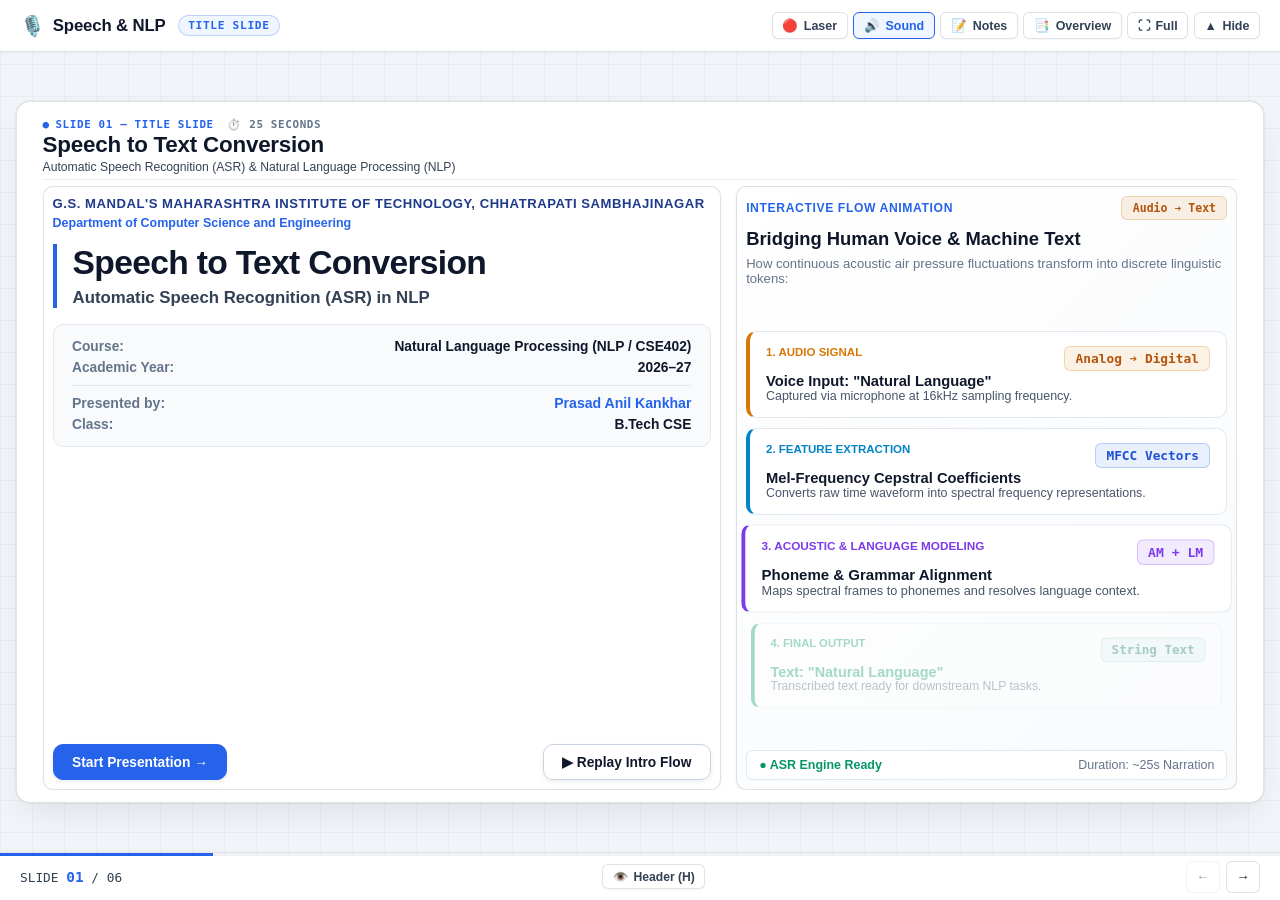
==== stt.html @ ff8402ca "Add Speech to Text Conversion interactive presentation (stt.html & stt.pptx)" ====
<!DOCTYPE html>
<html lang="en">
<head>
  <meta charset="UTF-8">
  <meta name="viewport" content="width=device-width, initial-scale=1.0">
  <title>Speech to Text Conversion: Automatic Speech Recognition (ASR) & NLP</title>
  <meta name="description" content="Interactive classroom lecture and simulation tool for Speech to Text Conversion in Natural Language Processing (B.Tech CSE — CSE402).">
  <link rel="stylesheet" href="css/vr.css">
  <link rel="stylesheet" href="css/stt.css">
  <link rel="icon" href="data:image/svg+xml,<svg xmlns='http://www.w3.org/2000/svg' viewBox='0 0 100 100'><text y='.9em' font-size='90'>🎙️</text></svg>">
</head>
<body>

  <!-- Floating trigger pill when header is hidden -->
  <button class="header-reveal-pill" id="header-reveal-btn" onclick="sttApp.toggleHeader()" title="Show Controls (H)" aria-label="Show Controls">
    <span>⌄ Show Controls (H)</span>
  </button>

  <!-- App Header -->
  <header class="app-header">
    <div class="header-left">
      <div class="logo-badge">
        <span style="font-size: 1.25rem;" aria-hidden="true">🎙️</span>
        <span>Speech & NLP</span>
      </div>
      <div class="section-pill" id="current-section-pill">Title</div>
    </div>

    <div class="header-controls">
      <!-- Classroom Laser Pointer -->
      <button class="icon-btn" id="laser-toggle-btn" onclick="sttApp.toggleLaserPointer()" title="Toggle Laser Pointer (L)" aria-label="Toggle Laser Pointer">
        <span>🔴</span>
        <span class="btn-label-text">Laser</span>
      </button>

      <!-- Audio Mute/Unmute -->
      <button class="icon-btn active" id="sound-toggle-btn" onclick="sttApp.toggleAudio()" title="Toggle Sound FX (M)" aria-label="Toggle Sound Effects">
        <span>🔊</span>
        <span class="btn-label-text">Sound</span>
      </button>

      <!-- Speaker Notes -->
      <button class="icon-btn" onclick="sttApp.toggleNotes()" title="Speaker Notes (N or P)" aria-label="Open Speaker Notes">
        <span>📝</span>
        <span class="btn-label-text">Notes</span>
      </button>

      <!-- Slide Grid Overview -->
      <button class="icon-btn" onclick="sttApp.toggleOverview()" title="Slide Grid (O or Esc)" aria-label="Open Slide Overview">
        <span>📑</span>
        <span class="btn-label-text">Overview</span>
      </button>

      <!-- Fullscreen -->
      <button class="icon-btn" onclick="sttApp.toggleFullscreen()" title="Fullscreen (F)" aria-label="Toggle Fullscreen">
        <span>⛶</span>
        <span class="btn-label-text">Full</span>
      </button>

      <!-- Hide Header Toggle -->
      <button class="icon-btn" onclick="sttApp.toggleHeader()" title="Hide Header (H)" aria-label="Hide Header">
        <span>▲</span>
        <span class="btn-label-text">Hide</span>
      </button>
    </div>
  </header>

  <!-- Main Presentation Canvas (Strict 16:9 Aspect Ratio) -->
  <main class="presentation-container">
    <div class="slide-stage" id="slide-stage" tabindex="-1">
      <!-- Populated dynamically via js/stt-app.js and js/stt-slides.js -->
    </div>
  </main>

  <!-- Navigation Footer -->
  <footer class="app-footer">
    <div class="progress-container">
      <div class="progress-bar" id="progress-bar"></div>
    </div>

    <div class="slide-counter" id="slide-counter">
      SLIDE <b>01</b> / 06
    </div>

    <!-- Toggle Header Visibility from Footer -->
    <button class="icon-btn" id="footer-header-toggle-btn" onclick="sttApp.toggleHeader()" title="Toggle Header Controls (H)" aria-label="Toggle Header Controls" style="font-size: 0.76rem; padding: 0.3rem 0.6rem;">
      <span>👁️</span>
      <span class="btn-label-text">Header (H)</span>
    </button>

    <div class="nav-buttons">
      <button class="nav-btn" id="prev-btn" onclick="sttApp.prevSlide()" title="Previous Slide (Left Arrow / Backspace)" aria-label="Previous Slide">
        ←
      </button>
      <button class="nav-btn" id="next-btn" onclick="sttApp.nextSlide()" title="Next Slide (Right Arrow / Spacebar)" aria-label="Next Slide">
        →
      </button>
    </div>
  </footer>

  <!-- Slide Overview Grid Modal -->
  <div class="modal-overlay" id="overview-modal" onclick="if(event.target === this) sttApp.closeModals()" role="dialog" aria-modal="true" aria-label="All 6 Slides Overview">
    <div class="modal-content">
      <div class="modal-header">
        <div style="font-size: 1.25rem; font-weight: 800; color: var(--text-primary); display: flex; align-items: center; gap: 0.5rem;">
          <span aria-hidden="true">📑</span>
          <span>Speech to Text Conversion — All 6 Slides</span>
        </div>
        <button class="icon-btn" onclick="sttApp.closeModals()" aria-label="Close overview">✕ Close</button>
      </div>
      <div class="modal-body">
        <div class="overview-grid" id="overview-grid">
          <!-- Populated by stt-app.js -->
        </div>
      </div>
    </div>
  </div>

  <!-- Speaker Notes Modal -->
  <div class="modal-overlay" id="notes-modal" onclick="if(event.target === this) sttApp.closeModals()" role="dialog" aria-modal="true" aria-label="Presenter Notes">
    <div class="modal-content" style="max-width: 620px;">
      <div class="modal-header">
        <div style="font-size: 1.2rem; font-weight: 800; color: var(--text-primary); display: flex; align-items: center; gap: 0.5rem;">
          <span aria-hidden="true">📝</span>
          <span>Lecturer & Speaker Notes</span>
        </div>
        <button class="icon-btn" onclick="sttApp.closeModals()" aria-label="Close notes">✕ Close</button>
      </div>
      <div class="modal-body" id="notes-body">
        <!-- Injected dynamically -->
      </div>
    </div>
  </div>

  <!-- Scripts -->
  <script src="js/stt-slides.js"></script>
  <script src="js/stt-app.js"></script>
</body>
</html>
---- css/vr.css ----
/* ==========================================================================
   VR ARCHITECTURE & RENDERING SYSTEMS - DESIGN SYSTEM
   Theme: Academic Light (Lecture Hall & Classroom High-Contrast)
   Palette: Background #F8FAFC | Surface #FFFFFF | Primary Navy #0F172A | Accent Royal Blue #2563EB
   ========================================================================== */

:root {
  --bg-main: #F1F5F9;
  --bg-surface: #FFFFFF;
  --bg-card: #FFFFFF;
  --bg-card-hover: #F8FAFC;
  --bg-glass: rgba(255, 255, 255, 0.95);
  
  --border-subtle: rgba(15, 23, 42, 0.12);
  --border-active: #2563EB;
  --border-purple: #7C3AED;
  
  --accent-cyan: #0284C7;
  --accent-blue: #2563EB;
  --accent-purple: #7C3AED;
  --accent-pink: #DB2777;
  --accent-green: #059669;
  --accent-amber: #D97706;
  --accent-red: #DC2626;
  
  --neon-cyan: #0284C7;
  --neon-purple: #7C3AED;
  --neon-green: #059669;
  --neon-yellow: #D97706;
  --neon-red: #DC2626;
  
  --glow-cyan: rgba(37, 99, 235, 0.2);
  --glow-purple: rgba(124, 58, 237, 0.2);
  
  --text-primary: #0F172A;
  --text-secondary: #334155;
  --text-muted: #64748B;
  
  --font-main: -apple-system, BlinkMacSystemFont, "Segoe UI", Roboto, "Helvetica Neue", Arial, sans-serif;
  --font-mono: "Fira Code", "SF Mono", Monaco, "Cascadia Code", Consolas, monospace;
  --radius-sm: 6px;
  --radius-md: 10px;
  --radius-lg: 14px;
}

* {
  box-sizing: border-box;
  margin: 0;
  padding: 0;
}

body {
  background-color: var(--bg-main);
  color: var(--text-primary);
  font-family: var(--font-main);
  overflow: hidden;
  height: 100vh;
  width: 100vw;
  display: flex;
  flex-direction: column;
  -webkit-font-smoothing: antialiased;
  background-image: 
    linear-gradient(to right, rgba(15, 23, 42, 0.04) 1px, transparent 1px),
    linear-gradient(to bottom, rgba(15, 23, 42, 0.04) 1px, transparent 1px);
  background-size: 32px 32px;
}

:focus-visible {
  outline: 2px solid var(--accent-blue) !important;
  outline-offset: 2px !important;
  border-radius: 4px;
}

/* ==========================================================================
   APP HEADER
   ========================================================================== */
.app-header {
  position: relative;
  z-index: 30;
  height: 52px;
  display: flex;
  align-items: center;
  justify-content: space-between;
  padding: 0 1.25rem;
  border-bottom: 1px solid var(--border-subtle);
  backdrop-filter: blur(12px);
  background: var(--bg-glass);
  flex-shrink: 0;
  box-shadow: 0 1px 3px rgba(15, 23, 42, 0.04);
  transition: margin-top 0.28s cubic-bezier(0.16, 1, 0.3, 1), opacity 0.22s ease;
}

body.header-hidden .app-header {
  margin-top: -52px;
  opacity: 0;
  pointer-events: none;
}

.header-left {
  display: flex;
  align-items: center;
  gap: 0.75rem;
}

.logo-badge {
  display: flex;
  align-items: center;
  gap: 0.5rem;
  font-weight: 800;
  font-size: 1.05rem;
  color: var(--text-primary);
  letter-spacing: -0.01em;
}

.section-pill {
  font-size: 0.7rem;
  text-transform: uppercase;
  letter-spacing: 0.06em;
  padding: 0.2rem 0.6rem;
  border-radius: 999px;
  background: #EFF6FF;
  border: 1px solid rgba(37, 99, 235, 0.25);
  color: var(--accent-blue);
  font-weight: 700;
  font-family: var(--font-mono);
}

.header-controls {
  display: flex;
  align-items: center;
  gap: 0.35rem;
}

.icon-btn {
  background: #FFFFFF;
  border: 1px solid var(--border-subtle);
  color: var(--text-secondary);
  border-radius: var(--radius-sm);
  padding: 0.32rem 0.6rem;
  font-size: 0.78rem;
  font-weight: 600;
  cursor: pointer;
  display: inline-flex;
  align-items: center;
  gap: 0.35rem;
  transition: all 0.15s ease;
  user-select: none;
  box-shadow: 0 1px 2px rgba(15, 23, 42, 0.04);
}

.icon-btn:hover {
  background: #F1F5F9;
  color: var(--text-primary);
  border-color: rgba(15, 23, 42, 0.25);
}

.icon-btn.active {
  background: #EFF6FF;
  color: var(--accent-blue);
  border-color: var(--accent-blue);
}

.header-reveal-pill {
  position: fixed;
  top: 10px;
  left: 50%;
  transform: translateX(-50%);
  background: #FFFFFF;
  border: 1px solid var(--border-subtle);
  border-radius: 999px;
  padding: 4px 14px;
  font-size: 0.72rem;
  font-weight: 700;
  color: var(--text-secondary);
  cursor: pointer;
  z-index: 999;
  opacity: 0;
  pointer-events: none;
  transition: all 0.2s ease;
  box-shadow: 0 4px 12px rgba(15, 23, 42, 0.08);
}

body.header-hidden .header-reveal-pill {
  opacity: 0.9;
  pointer-events: auto;
}

body.header-hidden .header-reveal-pill:hover {
  opacity: 1;
  color: var(--accent-blue);
  border-color: var(--accent-blue);
}

/* ==========================================================================
   PRESENTATION VIEWPORT - STRICT 16:9 RATIO
   ========================================================================== */
.presentation-container {
  position: relative;
  flex: 1;
  display: flex;
  align-items: center;
  justify-content: center;
  padding: 0.4rem 1rem;
  overflow: hidden;
  z-index: 10;
  min-height: 0;
}

body.header-hidden .presentation-container {
  padding-top: 0.4rem;
}

.slide-stage {
  position: relative;
  aspect-ratio: 16 / 9;
  width: min(calc((100vh - 110px) * (16 / 9)), calc(100vw - 2rem));
  max-height: calc(100vh - 110px);
  max-width: 1440px;
  background: var(--bg-surface);
  border: 1px solid var(--border-subtle);
  border-radius: var(--radius-lg);
  box-shadow: 0 15px 35px -10px rgba(15, 23, 42, 0.1), 0 0 1px 1px rgba(15, 23, 42, 0.05);
  display: flex;
  flex-direction: column;
  overflow: hidden;
  transition: all 0.25s ease;
}

body.header-hidden .slide-stage {
  max-height: calc(100vh - 60px);
  width: min(calc((100vh - 60px) * (16 / 9)), calc(100vw - 2rem));
}

/* Slide Panel */
.slide {
  position: absolute;
  inset: 0;
  padding: clamp(0.5rem, 1.3vh, 0.9rem) clamp(1rem, 2vw, 1.8rem);
  display: flex;
  flex-direction: column;
  opacity: 0;
  pointer-events: none;
  transform: translateX(25px) scale(0.99);
  transition: opacity 0.25s ease, transform 0.25s ease;
  overflow: hidden;
}

.slide.active {
  opacity: 1;
  pointer-events: auto;
  transform: translateX(0) scale(1);
}

.slide-header {
  margin-bottom: 0.35rem;
  flex-shrink: 0;
  border-bottom: 1px solid rgba(15, 23, 42, 0.08);
  padding-bottom: 0.3rem;
}

.slide-tag {
  display: inline-flex;
  align-items: center;
  gap: 0.35rem;
  font-size: 0.68rem;
  font-weight: 800;
  letter-spacing: 0.06em;
  text-transform: uppercase;
  color: var(--accent-blue);
  font-family: var(--font-mono);
}

.slide-title {
  font-size: clamp(1.15rem, 1.75vw, 1.45rem);
  font-weight: 800;
  line-height: 1.2;
  letter-spacing: -0.01em;
  color: var(--text-primary);
}

.slide-subtitle {
  font-size: clamp(0.72rem, 0.95vw, 0.82rem);
  color: var(--text-secondary);
  margin-top: 0.1rem;
}

.slide-body {
  flex: 1;
  display: flex;
  flex-direction: column;
  min-height: 0;
  gap: 0.45rem;
  justify-content: stretch;
  overflow: hidden;
}

/* ==========================================================================
   LAYOUTS & CARDS
   ========================================================================== */
.split-layout {
  display: grid;
  grid-template-columns: 1fr 1fr;
  gap: clamp(0.6rem, 1.2vw, 1.1rem);
  width: 100%;
  height: 100%;
  min-height: 0;
  align-items: stretch;
}

.content-card {
  background: var(--bg-card);
  border: 1px solid var(--border-subtle);
  border-radius: var(--radius-md);
  padding: clamp(0.5rem, 1vh, 0.85rem);
  display: flex;
  flex-direction: column;
  overflow: hidden;
  min-height: 0;
  box-shadow: 0 1px 4px rgba(15, 23, 42, 0.04);
}

.card-badge {
  display: inline-flex;
  align-self: flex-start;
  padding: 0.2rem 0.55rem;
  border-radius: 4px;
  background: #EFF6FF;
  border: 1px solid rgba(37, 99, 235, 0.2);
  color: var(--accent-blue);
  font-family: var(--font-mono);
  font-size: 0.68rem;
  font-weight: 800;
  text-transform: uppercase;
  letter-spacing: 0.05em;
  margin-bottom: 0.35rem;
}

/* Cyber / Academic Buttons */
.cyber-btn {
  background: var(--accent-blue);
  color: #FFFFFF;
  border: 1px solid var(--accent-blue);
  border-radius: var(--radius-sm);
  padding: 0.45rem 0.9rem;
  font-size: 0.8rem;
  font-weight: 700;
  cursor: pointer;
  display: inline-flex;
  align-items: center;
  justify-content: center;
  gap: 0.4rem;
  transition: all 0.15s ease;
  user-select: none;
  box-shadow: 0 1px 3px rgba(37, 99, 235, 0.2);
}

.cyber-btn:hover {
  background: #1D4ED8;
  border-color: #1D4ED8;
  transform: translateY(-1px);
}

.cyber-btn.secondary {
  background: #FFFFFF;
  color: var(--text-primary);
  border: 1px solid var(--border-subtle);
  box-shadow: 0 1px 2px rgba(15, 23, 42, 0.04);
}

.cyber-btn.secondary:hover {
  background: #F1F5F9;
  border-color: rgba(15, 23, 42, 0.25);
  color: var(--text-primary);
}

.cyber-btn.small {
  padding: 0.28rem 0.6rem;
  font-size: 0.72rem;
}

/* Sliders & Controls */
.control-panel {
  display: flex;
  flex-direction: column;
  gap: 0.4rem;
  background: #F8FAFC;
  border: 1px solid var(--border-subtle);
  border-radius: var(--radius-sm);
  padding: 0.5rem 0.75rem;
}

.control-row {
  display: flex;
  align-items: center;
  gap: 0.6rem;
}

.control-label {
  font-size: 0.75rem;
  font-weight: 700;
  color: var(--text-primary);
  min-width: 110px;
}

.cyber-slider {
  flex: 1;
  accent-color: var(--accent-blue);
  cursor: pointer;
  height: 6px;
}

.telemetry-value {
  font-family: var(--font-mono);
  font-size: 0.78rem;
  font-weight: 800;
  color: var(--accent-blue);
  min-width: 50px;
  text-align: right;
}

.telemetry-box {
  background: #0F172A;
  color: #38BDF8;
  font-family: var(--font-mono);
  border-radius: var(--radius-sm);
  padding: 0.55rem 0.75rem;
  border: 1px solid #1E293B;
  white-space: pre-wrap;
  line-height: 1.4;
  overflow-y: auto;
}

/* ==========================================================================
   PIPELINE STEPPER (SLIDE 2 & SLIDE 7)
   ========================================================================== */
.pipeline-track {
  display: grid;
  grid-template-columns: repeat(6, 1fr);
  gap: 0.4rem;
  width: 100%;
  background: #F1F5F9;
  padding: 0.35rem;
  border-radius: var(--radius-md);
  border: 1px solid var(--border-subtle);
  flex-shrink: 0;
}

.pipeline-step {
  background: #FFFFFF;
  border: 1px solid var(--border-subtle);
  border-radius: var(--radius-sm);
  padding: 0.35rem 0.5rem;
  display: flex;
  flex-direction: column;
  align-items: flex-start;
  transition: all 0.2s ease;
  min-width: 0;
  cursor: pointer;
}

.pipeline-step:hover {
  background: #F8FAFC;
  border-color: rgba(15, 23, 42, 0.25);
}

.pipeline-step.active {
  border-color: var(--accent-blue);
  background: #EFF6FF;
  box-shadow: 0 2px 6px rgba(37, 99, 235, 0.15);
}

.pipeline-step .step-num {
  font-size: 0.65rem;
  font-weight: 800;
  color: var(--accent-blue);
  font-family: var(--font-mono);
}

.pipeline-step .step-title {
  font-size: 0.72rem;
  font-weight: 700;
  color: var(--text-primary);
  white-space: nowrap;
  overflow: hidden;
  text-overflow: ellipsis;
  width: 100%;
}

.pipeline-step .step-desc {
  font-size: 0.62rem;
  color: var(--text-secondary);
  line-height: 1.2;
  margin-top: 0.1rem;
  display: -webkit-box;
  -webkit-line-clamp: 2;
  -webkit-box-orient: vertical;
  overflow: hidden;
}

/* ==========================================================================
   TABLES & COMPARISON MATRICES
   ========================================================================== */
.academic-table {
  width: 100%;
  border-collapse: collapse;
  font-size: 0.76rem;
  text-align: left;
}

.academic-table th {
  background: #F1F5F9;
  color: var(--text-primary);
  font-weight: 800;
  padding: 0.4rem 0.6rem;
  border-bottom: 2px solid var(--border-subtle);
}

.academic-table td {
  padding: 0.4rem 0.6rem;
  border-bottom: 1px solid var(--border-subtle);
  color: var(--text-secondary);
}

.academic-table tr:hover td {
  background: #F8FAFC;
}

/* ==========================================================================
   THREE.JS WEBGL CANVAS CONTAINERS
   ========================================================================== */
.three-canvas-container {
  width: 100%;
  height: 100%;
  min-height: 190px;
  position: relative;
  border-radius: var(--radius-md);
  overflow: hidden;
  background: linear-gradient(135deg, #F8FAFC 0%, #E2E8F0 100%);
  border: 1px solid var(--border-subtle);
  box-shadow: inset 0 0 15px rgba(15, 23, 42, 0.04);
  cursor: grab;
}

.three-canvas-container:active {
  cursor: grabbing;
}

.three-canvas-container canvas {
  width: 100% !important;
  height: 100% !important;
  display: block;
  outline: none;
}

.three-overlay-badge {
  position: absolute;
  top: 8px;
  left: 8px;
  background: rgba(255, 255, 255, 0.92);
  backdrop-filter: blur(8px);
  border: 1px solid var(--border-subtle);
  padding: 3px 8px;
  border-radius: 4px;
  font-family: var(--font-mono);
  font-size: 0.68rem;
  color: var(--accent-blue);
  font-weight: 800;
  pointer-events: none;
  z-index: 10;
  display: flex;
  align-items: center;
  gap: 5px;
  box-shadow: 0 1px 3px rgba(15, 23, 42, 0.06);
}

.three-drag-hint {
  position: absolute;
  bottom: 8px;
  right: 8px;
  background: rgba(255, 255, 255, 0.9);
  border: 1px solid var(--border-subtle);
  padding: 2px 7px;
  border-radius: 4px;
  font-size: 0.65rem;
  color: var(--text-muted);
  pointer-events: none;
  z-index: 10;
  font-family: var(--font-mono);
}

/* ==========================================================================
   APP FOOTER
   ========================================================================== */
.app-footer {
  height: 48px;
  background: var(--bg-surface);
  border-top: 1px solid var(--border-subtle);
  display: flex;
  align-items: center;
  justify-content: space-between;
  padding: 0 1.25rem;
  position: relative;
  z-index: 20;
  flex-shrink: 0;
  box-shadow: 0 -1px 3px rgba(15, 23, 42, 0.03);
}

.progress-container {
  position: absolute;
  top: 0;
  left: 0;
  right: 0;
  height: 3px;
  background: rgba(15, 23, 42, 0.06);
}

.progress-bar {
  height: 100%;
  background: var(--accent-blue);
  width: 0%;
  transition: width 0.25s ease;
}

.slide-counter {
  font-family: var(--font-mono);
  font-size: 0.8rem;
  color: var(--text-secondary);
}

.slide-counter b {
  color: var(--accent-blue);
  font-size: 0.9rem;
}

.nav-buttons {
  display: flex;
  align-items: center;
  gap: 0.4rem;
}

.nav-btn {
  background: #FFFFFF;
  border: 1px solid var(--border-subtle);
  color: var(--text-primary);
  width: 34px;
  height: 32px;
  border-radius: var(--radius-sm);
  display: flex;
  align-items: center;
  justify-content: center;
  cursor: pointer;
  font-weight: 800;
  transition: all 0.15s ease;
}

.nav-btn:hover:not(:disabled) {
  background: #F1F5F9;
  border-color: rgba(15, 23, 42, 0.25);
}

.nav-btn:disabled {
  opacity: 0.4;
  cursor: not-allowed;
}

/* ==========================================================================
   MODALS & OVERLAYS
   ========================================================================== */
.modal-overlay {
  position: fixed;
  inset: 0;
  background: rgba(15, 23, 42, 0.45);
  backdrop-filter: blur(6px);
  z-index: 1000;
  display: flex;
  align-items: center;
  justify-content: center;
  padding: 1.5rem;
  opacity: 0;
  pointer-events: none;
  transition: opacity 0.2s ease;
}

.modal-overlay.show {
  opacity: 1;
  pointer-events: auto;
}

.modal-content {
  background: #FFFFFF;
  border: 1px solid var(--border-subtle);
  border-radius: var(--radius-lg);
  width: 100%;
  max-width: 900px;
  max-height: 85vh;
  display: flex;
  flex-direction: column;
  box-shadow: 0 20px 45px -10px rgba(15, 23, 42, 0.2);
  overflow: hidden;
}

.modal-header {
  padding: 0.85rem 1.25rem;
  border-bottom: 1px solid var(--border-subtle);
  display: flex;
  align-items: center;
  justify-content: space-between;
  background: #F8FAFC;
}

.modal-body {
  padding: 1.25rem;
  overflow-y: auto;
}

.overview-grid {
  display: grid;
  grid-template-columns: repeat(auto-fill, minmax(180px, 1fr));
  gap: 0.75rem;
}

.overview-thumb {
  background: #FFFFFF;
  border: 1px solid var(--border-subtle);
  border-radius: var(--radius-sm);
  padding: 0.65rem;
  cursor: pointer;
  transition: all 0.15s ease;
}

.overview-thumb:hover {
  background: #F8FAFC;
  border-color: var(--accent-blue);
  transform: translateY(-1px);
}

.overview-thumb.active {
  border-color: var(--accent-blue);
  background: #EFF6FF;
  box-shadow: 0 0 0 1px var(--accent-blue);
}

.overview-thumb-num {
  font-size: 0.68rem;
  font-family: var(--font-mono);
  color: var(--accent-blue);
  font-weight: 800;
}

.overview-thumb-title {
  font-size: 0.75rem;
  font-weight: 700;
  color: var(--text-primary);
  margin-top: 0.2rem;
}
---- css/stt.css ----
/* ==========================================================================
   SPEECH TO TEXT (STT / ASR) PRESENTATION - DESIGN SYSTEM
   Theme: Academic Light (Lecture Hall High-Contrast)
   Palette: Slate #F1F5F9 | Surface #FFFFFF | Primary Navy #0F172A | Cobalt #2563EB | Cyan #0284C7 | Emerald #059669
   ========================================================================== */

/* Universal Interactive Content Action Buttons */
.btn-action,
.btn-primary,
.slide button.btn-action,
.slide button.nav-btn {
  width: auto !important;
  min-width: fit-content;
  height: auto !important;
  min-height: 36px;
  display: inline-flex !important;
  align-items: center;
  justify-content: center;
  gap: 0.45rem;
  padding: 0.5rem 1.15rem !important;
  border-radius: var(--radius-md) !important;
  font-family: var(--font-main);
  font-size: 0.86rem !important;
  font-weight: 700 !important;
  cursor: pointer !important;
  user-select: none;
  transition: all 0.2s cubic-bezier(0.16, 1, 0.3, 1);
  box-shadow: 0 2px 5px rgba(15, 23, 42, 0.08);
  pointer-events: auto !important;
  position: relative;
  z-index: 25;
}

.btn-action-primary,
.slide button.btn-action-primary {
  background: var(--accent-blue) !important;
  color: #FFFFFF !important;
  border: 1px solid var(--accent-blue) !important;
}

.btn-action-primary:hover:not(:disabled) {
  background: #1D4ED8 !important;
  transform: translateY(-2px);
  box-shadow: 0 5px 14px rgba(37, 99, 235, 0.3);
}

.btn-action-secondary,
.slide button.btn-action-secondary {
  background: #FFFFFF !important;
  color: #0F172A !important;
  border: 1.5px solid #CBD5E1 !important;
}

.btn-action-secondary:hover:not(:disabled) {
  background: #F8FAFC !important;
  border-color: #2563EB !important;
  color: #2563EB !important;
  transform: translateY(-2px);
  box-shadow: 0 4px 10px rgba(15, 23, 42, 0.08);
}

.btn-action:disabled,
.slide button.btn-action:disabled {
  opacity: 0.45 !important;
  cursor: not-allowed !important;
  pointer-events: none !important;
  transform: none !important;
  box-shadow: none !important;
}

/* Audio Waveform Canvas */
.audio-wave-container {
  background: #0F172A;
  border-radius: var(--radius-md);
  padding: 0.75rem;
  border: 1px solid #1E293B;
  display: flex;
  flex-direction: column;
  gap: 0.5rem;
  box-shadow: inset 0 2px 5px rgba(0,0,0,0.4);
}

.spectrogram-box {
  height: 90px;
  background: linear-gradient(180deg, #1E1B4B 0%, #312E81 25%, #4338CA 50%, #06B6D4 75%, #10B981 100%);
  border-radius: 4px;
  position: relative;
  overflow: hidden;
  border: 1px solid rgba(255,255,255,0.1);
}

/* Badges */
.asr-badge {
  display: inline-flex;
  align-items: center;
  gap: 0.35rem;
  padding: 0.25rem 0.65rem;
  border-radius: var(--radius-sm);
  font-family: var(--font-mono);
  font-size: 0.8rem;
  font-weight: 700;
  border: 1px solid transparent;
  user-select: none;
}

.asr-badge-acoustic {
  background: rgba(37, 99, 235, 0.1);
  color: #1D4ED8;
  border-color: rgba(37, 99, 235, 0.25);
}

.asr-badge-pronunciation {
  background: rgba(124, 58, 237, 0.1);
  color: #7C3AED;
  border-color: rgba(124, 58, 237, 0.25);
}

.asr-badge-language {
  background: rgba(5, 150, 105, 0.1);
  color: #047857;
  border-color: rgba(5, 150, 105, 0.25);
}

.asr-badge-audio {
  background: rgba(217, 119, 6, 0.1);
  color: #B45309;
  border-color: rgba(217, 119, 6, 0.25);
}

/* Step Flow Box */
.step-card-asr {
  background: #FFFFFF;
  border: 1.5px solid #E2E8F0;
  border-radius: var(--radius-md);
  padding: 0.85rem 1rem;
  transition: all 0.25s ease;
}

.step-card-asr.active-step {
  border-color: var(--accent-blue);
  background: #EFF6FF;
  box-shadow: 0 4px 12px rgba(37, 99, 235, 0.12);
  transform: translateY(-2px);
}
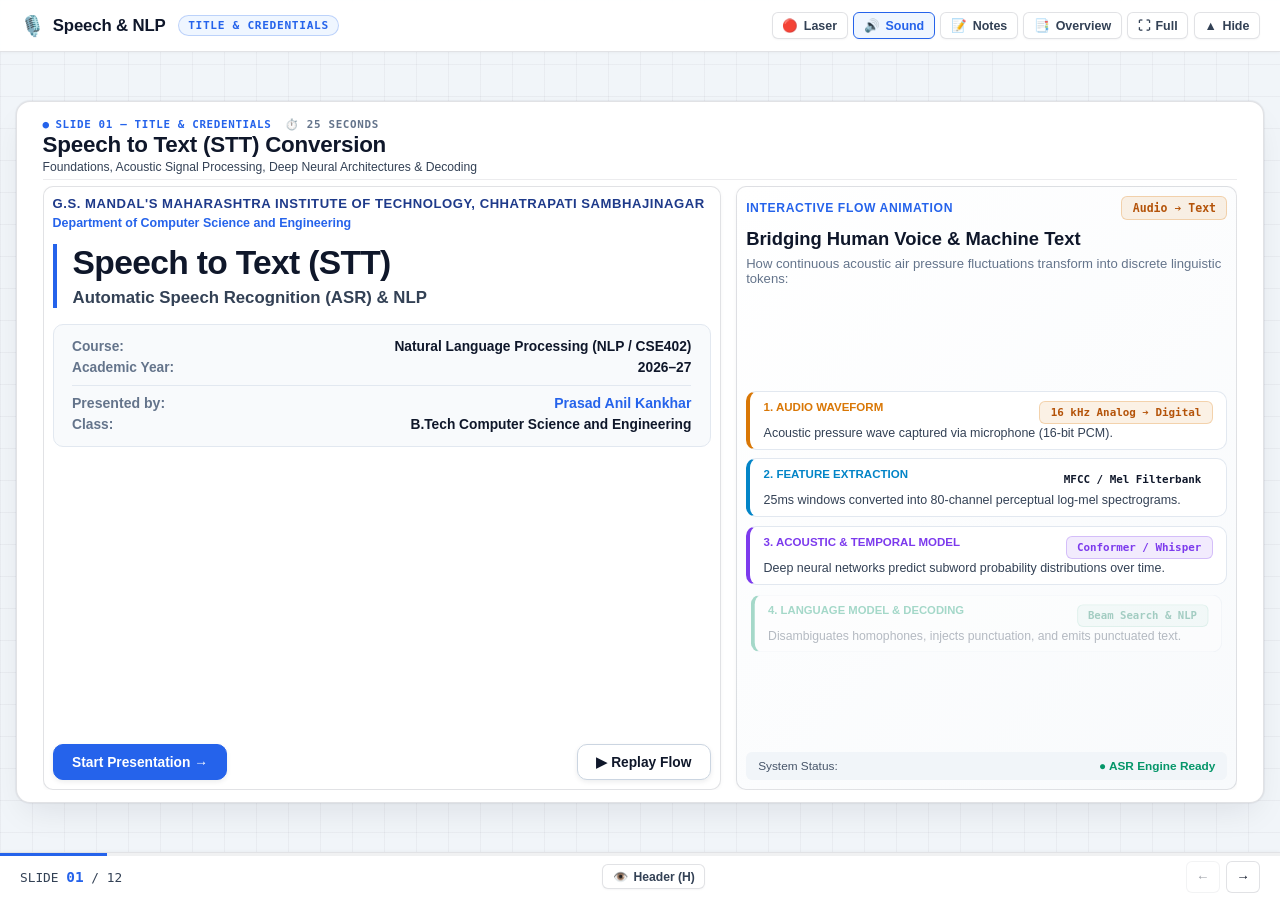
==== commit 087a5b0b: "Expand Speech to Text (STT) presentation to complete 12-slide deep-dive curriculum with interactive " ====
--- a/stt.html
+++ b/stt.html
@@ -79,7 +79,7 @@
     </div>
 
     <div class="slide-counter" id="slide-counter">
-      SLIDE <b>01</b> / 06
+      SLIDE <b>01</b> / 12
     </div>
 
     <!-- Toggle Header Visibility from Footer -->
@@ -99,12 +99,12 @@
   </footer>
 
   <!-- Slide Overview Grid Modal -->
-  <div class="modal-overlay" id="overview-modal" onclick="if(event.target === this) sttApp.closeModals()" role="dialog" aria-modal="true" aria-label="All 6 Slides Overview">
+  <div class="modal-overlay" id="overview-modal" onclick="if(event.target === this) sttApp.closeModals()" role="dialog" aria-modal="true" aria-label="All 12 Slides Overview">
     <div class="modal-content">
       <div class="modal-header">
         <div style="font-size: 1.25rem; font-weight: 800; color: var(--text-primary); display: flex; align-items: center; gap: 0.5rem;">
           <span aria-hidden="true">📑</span>
-          <span>Speech to Text Conversion — All 6 Slides</span>
+          <span>Speech to Text (STT) — All 12 Slides</span>
         </div>
         <button class="icon-btn" onclick="sttApp.closeModals()" aria-label="Close overview">✕ Close</button>
       </div>
--- a/css/stt.css
+++ b/css/stt.css
@@ -142,3 +142,64 @@
   box-shadow: 0 4px 12px rgba(37, 99, 235, 0.12);
   transform: translateY(-2px);
 }
+
+/* CTC Alignment Table & Grid */
+.ctc-grid-container {
+  display: grid;
+  grid-template-columns: repeat(8, 1fr);
+  gap: 0.35rem;
+  background: #F8FAFC;
+  border: 1.5px solid #CBD5E1;
+  border-radius: var(--radius-md);
+  padding: 0.75rem;
+}
+
+.ctc-cell {
+  background: #FFFFFF;
+  border: 1px solid #E2E8F0;
+  border-radius: 4px;
+  padding: 0.4rem 0.2rem;
+  text-align: center;
+  font-family: var(--font-mono);
+  font-size: 0.78rem;
+  transition: all 0.2s ease;
+}
+
+.ctc-cell.highlight {
+  background: #EFF6FF;
+  border-color: #2563EB;
+  color: #1E3A8A;
+  font-weight: 800;
+  box-shadow: 0 2px 6px rgba(37,99,235,0.2);
+}
+
+.ctc-cell.blank-token {
+  color: #94A3B8;
+  background: #F1F5F9;
+}
+
+/* Feature Comparison Table */
+.stt-table {
+  width: 100%;
+  border-collapse: collapse;
+  font-size: 0.78rem;
+}
+
+.stt-table th {
+  background: #F1F5F9;
+  color: #0F172A;
+  font-weight: 800;
+  padding: 0.45rem 0.65rem;
+  text-align: left;
+  border-bottom: 2px solid #CBD5E1;
+}
+
+.stt-table td {
+  padding: 0.45rem 0.65rem;
+  border-bottom: 1px solid #E2E8F0;
+  color: #334155;
+}
+
+.stt-table tr:hover td {
+  background: #F8FAFC;
+}
